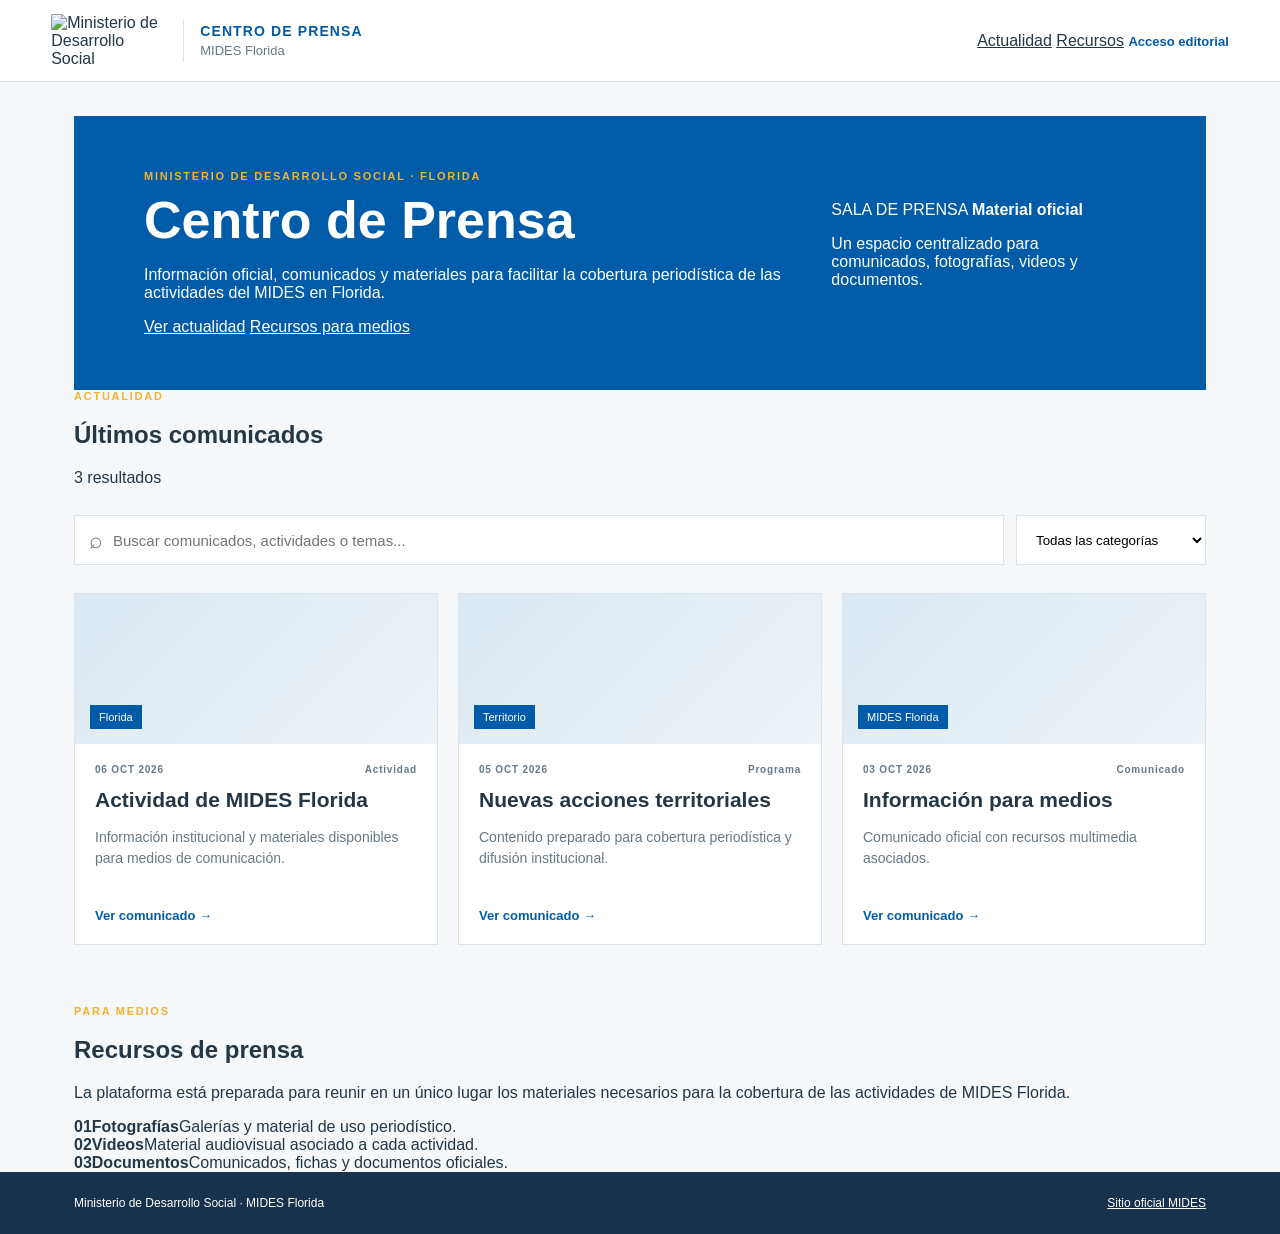
==== index.html @ de7f0b70 "Mejorar portada y diseño institucional del Centro de Prensa" ====
<!doctype html>
<html lang="es">
<head>
<meta charset="utf-8">
<meta name="viewport" content="width=device-width,initial-scale=1">
<meta name="description" content="Centro de Prensa de MIDES Florida">
<title>Centro de Prensa | MIDES Florida</title>
<link rel="stylesheet" href="assets/css/style.css">
</head>
<body>
<header class="site-header">
  <div class="brand-wrap">
    <img class="brand-logo" src="https://www.gub.uy/ministerio-desarrollo-social/sites/ministerio-desarrollo-social/files/styles/documento/public/imagenes/publicaciones/logo_mides.png" alt="Ministerio de Desarrollo Social">
    <div class="brand-divider"></div>
    <div class="brand-name"><strong>CENTRO DE PRENSA</strong><span>MIDES Florida</span></div>
  </div>
  <nav class="top-nav" aria-label="Navegación principal">
    <a href="#actualidad">Actualidad</a>
    <a href="#recursos">Recursos</a>
    <a class="admin-link" href="admin.html">Acceso editorial</a>
  </nav>
</header>

<main>
  <section class="hero">
    <div class="hero-copy-wrap">
      <p class="eyebrow">MINISTERIO DE DESARROLLO SOCIAL · FLORIDA</p>
      <h1>Centro de Prensa</h1>
      <p class="hero-lead">Información oficial, comunicados y materiales para facilitar la cobertura periodística de las actividades del MIDES en Florida.</p>
      <div class="hero-actions">
        <a class="button button-light" href="#actualidad">Ver actualidad</a>
        <a class="button button-outline" href="#recursos">Recursos para medios</a>
      </div>
    </div>
    <div class="hero-panel">
      <span class="panel-label">SALA DE PRENSA</span>
      <strong>Material oficial</strong>
      <p>Un espacio centralizado para comunicados, fotografías, videos y documentos.</p>
    </div>
  </section>

  <section id="actualidad" class="section">
    <div class="section-heading">
      <div><p class="eyebrow blue">ACTUALIDAD</p><h2>Últimos comunicados</h2></div>
      <span id="resultCount" class="result-count"></span>
    </div>
    <div class="toolbar">
      <label class="search"><span aria-hidden="true">⌕</span><input id="search" type="search" placeholder="Buscar comunicados, actividades o temas..." aria-label="Buscar contenidos"></label>
      <select id="category" aria-label="Filtrar por categoría">
        <option value="">Todas las categorías</option><option>Actividad</option><option>Programa</option><option>Comunicado</option><option>Convocatoria</option>
      </select>
    </div>
    <section id="newsGrid" class="news-grid" aria-live="polite"></section>
  </section>

  <section id="recursos" class="resources">
    <div><p class="eyebrow blue">PARA MEDIOS</p><h2>Recursos de prensa</h2><p>La plataforma está preparada para reunir en un único lugar los materiales necesarios para la cobertura de las actividades de MIDES Florida.</p></div>
    <div class="resource-grid">
      <div class="resource-card"><b>01</b><strong>Fotografías</strong><span>Galerías y material de uso periodístico.</span></div>
      <div class="resource-card"><b>02</b><strong>Videos</strong><span>Material audiovisual asociado a cada actividad.</span></div>
      <div class="resource-card"><b>03</b><strong>Documentos</strong><span>Comunicados, fichas y documentos oficiales.</span></div>
    </div>
  </section>
</main>

<footer><span>Ministerio de Desarrollo Social · MIDES Florida</span><a href="https://www.gub.uy/ministerio-desarrollo-social/" target="_blank" rel="noopener">Sitio oficial MIDES</a></footer>
<script src="assets/js/app.js"></script>
</body>
</html>
---- assets/css/style.css ----
:root{--mides-blue:#005ca9;--mides-dark:#17324d;--ink:#243746;--muted:#687986;--line:#dbe4ea;--bg:#f5f7f9;--white:#fff;--accent:#f2b233}*{box-sizing:border-box}body{margin:0;font-family:Arial,Helvetica,sans-serif;color:var(--ink);background:var(--bg)}a{color:inherit}.site-header{height:82px;background:#fff;border-bottom:1px solid var(--line);display:flex;align-items:center;justify-content:space-between;padding:0 clamp(18px,4vw,64px);position:sticky;top:0;z-index:5}.brand-wrap{display:flex;align-items:center;gap:16px}.brand-logo{width:116px;max-height:58px;object-fit:contain}.brand-divider{height:42px;width:1px;background:var(--line)}.brand-wrap strong{display:block;font-size:14px;letter-spacing:.08em;color:var(--mides-blue)}.brand-wrap span{display:block;font-size:13px;color:var(--muted);margin-top:4px}.admin-link{font-size:13px;text-decoration:none;font-weight:700;color:var(--mides-blue)}main{max-width:1180px;margin:auto;padding:0 24px}.hero{margin-top:34px;background:var(--mides-blue);color:white;padding:54px clamp(28px,6vw,70px);display:grid;grid-template-columns:1.7fr .8fr;gap:40px;align-items:center}.eyebrow{font-size:11px;letter-spacing:.16em;font-weight:800;margin:0 0 12px;color:var(--accent)}h1{font-size:clamp(32px,5vw,52px);line-height:1.03;margin:0 0 18px}.hero-copy{font-size:18px;line-height:1.55;max-width:680px;margin:0}.hero-card{background:rgba(255,255,255,.1);border:1px solid rgba(255,255,255,.28);padding:26px}.hero-card span,.hero-card strong,.hero-card small{display:block}.hero-card strong{font-size:23px;margin:8px 0}.hero-card small{line-height:1.5}.toolbar{display:flex;gap:12px;margin:28px 0}.search{background:white;border:1px solid var(--line);height:50px;display:flex;align-items:center;padding:0 14px;flex:1}.search span{font-size:23px;color:var(--muted);margin-right:8px}.search input{border:0;outline:0;width:100%;font-size:15px}.toolbar select{border:1px solid var(--line);background:#fff;padding:0 15px;min-width:190px}.content-heading{display:flex;justify-content:space-between;align-items:end;margin:20px 0}.content-heading h2{margin:0;font-size:28px}.content-heading .eyebrow{color:var(--mides-blue);margin-bottom:5px}.content-heading>span{color:var(--muted);font-size:13px}.news-grid{display:grid;grid-template-columns:repeat(3,1fr);gap:20px;padding-bottom:60px}.news-card{background:#fff;border:1px solid var(--line);transition:.2s;display:flex;flex-direction:column}.news-card:hover{transform:translateY(-2px);box-shadow:0 8px 25px rgba(20,50,70,.08)}.news-image{height:150px;background:linear-gradient(135deg,#dce9f3,#edf3f7);display:flex;align-items:end;padding:15px}.news-image span{background:var(--mides-blue);color:white;font-size:11px;padding:6px 9px}.news-body{padding:20px}.meta{display:flex;justify-content:space-between;font-size:10px;font-weight:800;letter-spacing:.08em;color:var(--muted)}.news-body h3{font-size:21px;line-height:1.2;margin:12px 0 10px}.news-body p{font-size:14px;line-height:1.55;color:var(--muted);min-height:65px}.news-body a{font-size:13px;font-weight:800;color:var(--mides-blue);text-decoration:none}.empty{background:#fff;padding:40px;text-align:center;grid-column:1/-1;color:var(--muted)}footer{background:var(--mides-dark);color:#fff;padding:24px max(24px,calc((100vw - 1132px)/2));display:flex;justify-content:space-between;font-size:12px}footer a{color:#fff}.admin-main{padding-top:45px}.page-title{margin-bottom:35px}.page-title .eyebrow{color:var(--mides-blue)}.page-title h1{color:var(--mides-dark);font-size:42px;margin-bottom:8px}.page-title p:last-child{color:var(--muted);max-width:700px}.dashboard-grid{display:grid;grid-template-columns:repeat(4,1fr);gap:18px}.dashboard-card{background:#fff;border:1px solid var(--line);padding:24px}.dashboard-card .icon{font-size:12px;font-weight:800;color:var(--mides-blue)}.dashboard-card h2{font-size:21px;margin:18px 0 8px}.dashboard-card p{font-size:14px;line-height:1.5;color:var(--muted);min-height:65px}.dashboard-card button{border:0;background:var(--mides-blue);color:#fff;padding:11px 14px;font-weight:700;cursor:pointer}.status-panel{margin:25px 0 50px;background:#fff;border:1px solid var(--line);padding:20px;display:flex;gap:50px}.status-panel strong,.status-panel span{display:block}.status-panel span{color:var(--muted);font-size:13px;margin-top:4px}.status{color:#177245!important}.toast{position:fixed;right:20px;bottom:20px;background:var(--mides-dark);color:#fff;padding:15px 18px;box-shadow:0 8px 25px #0002}.article-main{max-width:850px;padding-top:60px}.article-main article{background:#fff;padding:clamp(28px,6vw,65px);border:1px solid var(--line)}.article-main h1{color:var(--mides-dark);font-size:42px}.article-date{color:var(--muted);font-size:14px}.article-placeholder{margin-top:35px;line-height:1.75;font-size:17px}.download-box{margin-top:35px;background:#f0f5f8;border-left:4px solid var(--mides-blue);padding:20px}.download-box strong,.download-box span{display:block}.download-box span{color:var(--muted);margin-top:6px}@media(max-width:850px){.hero{grid-template-columns:1fr}.news-grid{grid-template-columns:1fr 1fr}.dashboard-grid{grid-template-columns:1fr 1fr}.site-header{height:auto;min-height:76px}.admin-link{display:none}}@media(max-width:560px){main{padding:0 14px}.brand-logo{width:88px}.brand-divider{display:none}.brand-wrap strong{font-size:11px}.hero{margin-top:14px;padding:35px 24px}.toolbar{flex-direction:column}.toolbar select{height:50px}.news-grid,.dashboard-grid{grid-template-columns:1fr}footer{flex-direction:column;gap:10px}.article-main h1{font-size:32px}}
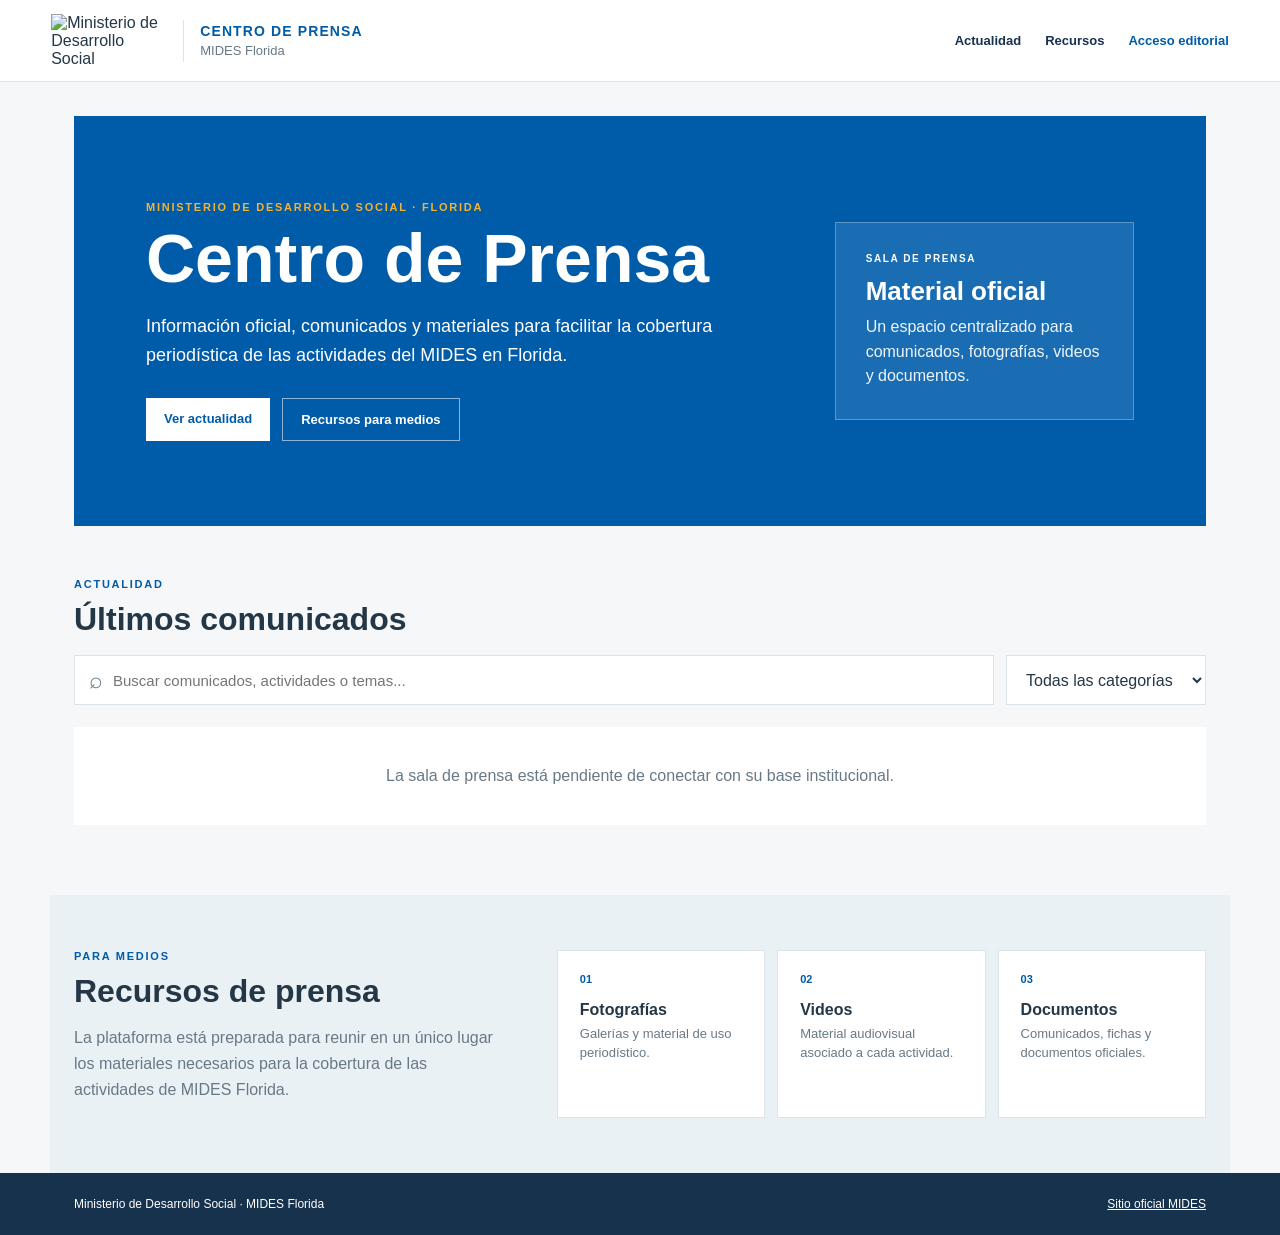
==== commit 02de33e2: "Cargar configuración de API en portada" ====
--- a/index.html
+++ b/index.html
@@ -64,6 +64,7 @@
 </main>
 
 <footer><span>Ministerio de Desarrollo Social · MIDES Florida</span><a href="https://www.gub.uy/ministerio-desarrollo-social/" target="_blank" rel="noopener">Sitio oficial MIDES</a></footer>
+<script src="config.js"></script>
 <script src="assets/js/app.js"></script>
 </body>
 </html>
--- a/assets/css/style.css
+++ b/assets/css/style.css
@@ -1 +1 @@
-:root{--mides-blue:#005ca9;--mides-dark:#17324d;--ink:#243746;--muted:#687986;--line:#dbe4ea;--bg:#f5f7f9;--white:#fff;--accent:#f2b233}*{box-sizing:border-box}body{margin:0;font-family:Arial,Helvetica,sans-serif;color:var(--ink);background:var(--bg)}a{color:inherit}.site-header{height:82px;background:#fff;border-bottom:1px solid var(--line);display:flex;align-items:center;justify-content:space-between;padding:0 clamp(18px,4vw,64px);position:sticky;top:0;z-index:5}.brand-wrap{display:flex;align-items:center;gap:16px}.brand-logo{width:116px;max-height:58px;object-fit:contain}.brand-divider{height:42px;width:1px;background:var(--line)}.brand-wrap strong{display:block;font-size:14px;letter-spacing:.08em;color:var(--mides-blue)}.brand-wrap span{display:block;font-size:13px;color:var(--muted);margin-top:4px}.admin-link{font-size:13px;text-decoration:none;font-weight:700;color:var(--mides-blue)}main{max-width:1180px;margin:auto;padding:0 24px}.hero{margin-top:34px;background:var(--mides-blue);color:white;padding:54px clamp(28px,6vw,70px);display:grid;grid-template-columns:1.7fr .8fr;gap:40px;align-items:center}.eyebrow{font-size:11px;letter-spacing:.16em;font-weight:800;margin:0 0 12px;color:var(--accent)}h1{font-size:clamp(32px,5vw,52px);line-height:1.03;margin:0 0 18px}.hero-copy{font-size:18px;line-height:1.55;max-width:680px;margin:0}.hero-card{background:rgba(255,255,255,.1);border:1px solid rgba(255,255,255,.28);padding:26px}.hero-card span,.hero-card strong,.hero-card small{display:block}.hero-card strong{font-size:23px;margin:8px 0}.hero-card small{line-height:1.5}.toolbar{display:flex;gap:12px;margin:28px 0}.search{background:white;border:1px solid var(--line);height:50px;display:flex;align-items:center;padding:0 14px;flex:1}.search span{font-size:23px;color:var(--muted);margin-right:8px}.search input{border:0;outline:0;width:100%;font-size:15px}.toolbar select{border:1px solid var(--line);background:#fff;padding:0 15px;min-width:190px}.content-heading{display:flex;justify-content:space-between;align-items:end;margin:20px 0}.content-heading h2{margin:0;font-size:28px}.content-heading .eyebrow{color:var(--mides-blue);margin-bottom:5px}.content-heading>span{color:var(--muted);font-size:13px}.news-grid{display:grid;grid-template-columns:repeat(3,1fr);gap:20px;padding-bottom:60px}.news-card{background:#fff;border:1px solid var(--line);transition:.2s;display:flex;flex-direction:column}.news-card:hover{transform:translateY(-2px);box-shadow:0 8px 25px rgba(20,50,70,.08)}.news-image{height:150px;background:linear-gradient(135deg,#dce9f3,#edf3f7);display:flex;align-items:end;padding:15px}.news-image span{background:var(--mides-blue);color:white;font-size:11px;padding:6px 9px}.news-body{padding:20px}.meta{display:flex;justify-content:space-between;font-size:10px;font-weight:800;letter-spacing:.08em;color:var(--muted)}.news-body h3{font-size:21px;line-height:1.2;margin:12px 0 10px}.news-body p{font-size:14px;line-height:1.55;color:var(--muted);min-height:65px}.news-body a{font-size:13px;font-weight:800;color:var(--mides-blue);text-decoration:none}.empty{background:#fff;padding:40px;text-align:center;grid-column:1/-1;color:var(--muted)}footer{background:var(--mides-dark);color:#fff;padding:24px max(24px,calc((100vw - 1132px)/2));display:flex;justify-content:space-between;font-size:12px}footer a{color:#fff}.admin-main{padding-top:45px}.page-title{margin-bottom:35px}.page-title .eyebrow{color:var(--mides-blue)}.page-title h1{color:var(--mides-dark);font-size:42px;margin-bottom:8px}.page-title p:last-child{color:var(--muted);max-width:700px}.dashboard-grid{display:grid;grid-template-columns:repeat(4,1fr);gap:18px}.dashboard-card{background:#fff;border:1px solid var(--line);padding:24px}.dashboard-card .icon{font-size:12px;font-weight:800;color:var(--mides-blue)}.dashboard-card h2{font-size:21px;margin:18px 0 8px}.dashboard-card p{font-size:14px;line-height:1.5;color:var(--muted);min-height:65px}.dashboard-card button{border:0;background:var(--mides-blue);color:#fff;padding:11px 14px;font-weight:700;cursor:pointer}.status-panel{margin:25px 0 50px;background:#fff;border:1px solid var(--line);padding:20px;display:flex;gap:50px}.status-panel strong,.status-panel span{display:block}.status-panel span{color:var(--muted);font-size:13px;margin-top:4px}.status{color:#177245!important}.toast{position:fixed;right:20px;bottom:20px;background:var(--mides-dark);color:#fff;padding:15px 18px;box-shadow:0 8px 25px #0002}.article-main{max-width:850px;padding-top:60px}.article-main article{background:#fff;padding:clamp(28px,6vw,65px);border:1px solid var(--line)}.article-main h1{color:var(--mides-dark);font-size:42px}.article-date{color:var(--muted);font-size:14px}.article-placeholder{margin-top:35px;line-height:1.75;font-size:17px}.download-box{margin-top:35px;background:#f0f5f8;border-left:4px solid var(--mides-blue);padding:20px}.download-box strong,.download-box span{display:block}.download-box span{color:var(--muted);margin-top:6px}@media(max-width:850px){.hero{grid-template-columns:1fr}.news-grid{grid-template-columns:1fr 1fr}.dashboard-grid{grid-template-columns:1fr 1fr}.site-header{height:auto;min-height:76px}.admin-link{display:none}}@media(max-width:560px){main{padding:0 14px}.brand-logo{width:88px}.brand-divider{display:none}.brand-wrap strong{font-size:11px}.hero{margin-top:14px;padding:35px 24px}.toolbar{flex-direction:column}.toolbar select{height:50px}.news-grid,.dashboard-grid{grid-template-columns:1fr}footer{flex-direction:column;gap:10px}.article-main h1{font-size:32px}}+:root{--mides-blue:#005ca9;--mides-dark:#17324d;--ink:#243746;--muted:#687986;--line:#dbe4ea;--bg:#f5f7f9;--white:#fff;--accent:#f2b233;--shadow:0 10px 30px rgba(23,50,77,.08)}*{box-sizing:border-box}html{scroll-behavior:smooth}body{margin:0;font-family:Arial,Helvetica,sans-serif;color:var(--ink);background:var(--bg)}a{color:inherit}button,input,select,textarea{font:inherit}.site-header{min-height:82px;background:#fff;border-bottom:1px solid var(--line);display:flex;align-items:center;justify-content:space-between;padding:0 clamp(18px,4vw,64px);position:sticky;top:0;z-index:5}.brand-wrap{display:flex;align-items:center;gap:16px}.brand-logo{width:116px;max-height:58px;object-fit:contain}.brand-divider{height:42px;width:1px;background:var(--line)}.brand-name strong,.brand-name span{display:block}.brand-name strong{font-size:14px;letter-spacing:.08em;color:var(--mides-blue)}.brand-name span{font-size:13px;color:var(--muted);margin-top:4px}.top-nav{display:flex;align-items:center;gap:24px}.top-nav>a{font-size:13px;text-decoration:none;font-weight:700;color:var(--mides-dark)}.top-nav .admin-link{color:var(--mides-blue)}main{max-width:1180px;margin:auto;padding:0 24px}.hero{margin-top:34px;background:var(--mides-blue);color:#fff;padding:clamp(40px,6vw,72px);display:grid;grid-template-columns:1.6fr .75fr;gap:50px;align-items:center;min-height:410px}.eyebrow{font-size:11px;letter-spacing:.16em;font-weight:800;margin:0 0 12px;color:var(--accent)}.eyebrow.blue{color:var(--mides-blue)}h1{font-size:clamp(42px,6vw,68px);line-height:.98;margin:0 0 20px}h2{font-size:32px;line-height:1.1;margin:0}.hero-lead{font-size:18px;line-height:1.6;max-width:690px;margin:0}.hero-actions{display:flex;gap:12px;margin-top:28px;flex-wrap:wrap}.button{display:inline-block;padding:13px 18px;text-decoration:none;font-weight:800;font-size:13px}.button-light{background:#fff;color:var(--mides-blue)}.button-outline{border:1px solid rgba(255,255,255,.55);color:#fff}.hero-panel{background:rgba(255,255,255,.1);border:1px solid rgba(255,255,255,.28);padding:30px}.panel-label{display:block;font-size:10px;letter-spacing:.16em;font-weight:800}.hero-panel strong{display:block;font-size:26px;margin:12px 0 8px}.hero-panel p{line-height:1.55;margin:0;color:#eef6fb}.section{padding:52px 0 70px}.section-heading{display:flex;justify-content:space-between;align-items:end;margin-bottom:18px}.result-count{color:var(--muted);font-size:13px}.toolbar{display:flex;gap:12px;margin:0 0 22px}.search{background:#fff;border:1px solid var(--line);height:50px;display:flex;align-items:center;padding:0 14px;flex:1}.search span{font-size:23px;color:var(--muted);margin-right:8px}.search input{border:0;outline:0;width:100%;font-size:15px;background:transparent}.toolbar select{border:1px solid var(--line);background:#fff;padding:0 15px;min-width:200px;color:var(--ink)}.news-grid{display:grid;grid-template-columns:repeat(3,1fr);gap:20px}.news-card{background:#fff;border:1px solid var(--line);transition:.2s;display:flex;flex-direction:column;min-height:330px}.news-card:hover{transform:translateY(-2px);box-shadow:var(--shadow)}.news-image{height:145px;background:linear-gradient(135deg,#dce9f3,#edf3f7);display:flex;align-items:end;padding:15px}.news-image span{background:var(--mides-blue);color:#fff;font-size:11px;padding:6px 9px}.news-body{padding:20px;display:flex;flex-direction:column;flex:1}.meta{display:flex;justify-content:space-between;gap:10px;font-size:10px;font-weight:800;letter-spacing:.08em;color:var(--muted)}.news-body h3{font-size:21px;line-height:1.2;margin:12px 0 10px}.news-body p{font-size:14px;line-height:1.55;color:var(--muted);margin:0 0 18px}.news-body a{font-size:13px;font-weight:800;color:var(--mides-blue);text-decoration:none;margin-top:auto}.empty{background:#fff;padding:40px;text-align:center;grid-column:1/-1;color:var(--muted)}.resources{margin:0 -24px;padding:55px max(24px,calc((100% - 1132px)/2));background:#eaf1f5;display:grid;grid-template-columns:.8fr 1.2fr;gap:50px}.resources>div>p:last-child{color:var(--muted);line-height:1.6}.resource-grid{display:grid;grid-template-columns:repeat(3,1fr);gap:12px}.resource-card{background:#fff;border:1px solid var(--line);padding:22px;min-height:145px}.resource-card b{display:block;color:var(--mides-blue);font-size:11px}.resource-card strong{display:block;margin:16px 0 6px}.resource-card span{display:block;color:var(--muted);font-size:13px;line-height:1.45}footer{background:var(--mides-dark);color:#fff;padding:24px max(24px,calc((100vw - 1132px)/2));display:flex;justify-content:space-between;font-size:12px}footer a{color:#fff}.admin-main{padding-top:45px}.page-title{margin-bottom:35px}.page-title .eyebrow{color:var(--mides-blue)}.page-title h1{color:var(--mides-dark);font-size:42px;margin-bottom:8px}.page-title p:last-child{color:var(--muted);max-width:700px}.dashboard-grid{display:grid;grid-template-columns:repeat(4,1fr);gap:18px}.dashboard-card{background:#fff;border:1px solid var(--line);padding:24px}.dashboard-card .icon{font-size:12px;font-weight:800;color:var(--mides-blue)}.dashboard-card h2{font-size:21px;margin:18px 0 8px}.dashboard-card p{font-size:14px;line-height:1.5;color:var(--muted);min-height:65px}.dashboard-card button,.editor-card button{border:0;background:var(--mides-blue);color:#fff;padding:11px 14px;font-weight:700;cursor:pointer}.status-panel{margin:25px 0 50px;background:#fff;border:1px solid var(--line);padding:20px;display:flex;gap:50px}.status-panel strong,.status-panel span{display:block}.status-panel span{color:var(--muted);font-size:13px;margin-top:4px}.status{color:#177245!important}.toast{position:fixed;right:20px;bottom:20px;background:var(--mides-dark);color:#fff;padding:15px 18px;box-shadow:0 8px 25px #0002}.article-main{max-width:850px;padding-top:60px}.article-main article{background:#fff;padding:clamp(28px,6vw,65px);border:1px solid var(--line)}.article-main h1{color:var(--mides-dark);font-size:42px}.article-date{color:var(--muted);font-size:14px}.article-placeholder{margin-top:35px;line-height:1.75;font-size:17px}.download-box{margin-top:35px;background:#f0f5f8;border-left:4px solid var(--mides-blue);padding:20px}.download-box strong,.download-box span{display:block}.download-box span{color:var(--muted);margin-top:6px}.editor-card{background:#fff;border:1px solid var(--line);padding:28px;margin:0 0 25px}.editor-card .section-heading{align-items:center}.editor-card h2{font-size:25px}.form-grid{display:grid;grid-template-columns:1.5fr .8fr .8fr .8fr;gap:18px;margin-top:22px}.form-grid label{font-size:12px;font-weight:800;color:var(--mides-dark)}.form-grid .full{grid-column:1/-1}.form-grid input,.form-grid select,.form-grid textarea{display:block;width:100%;margin-top:7px;border:1px solid var(--line);background:#fbfcfd;padding:12px;color:var(--ink);outline:none}.form-grid textarea{resize:vertical;line-height:1.5}.form-grid input:focus,.form-grid select:focus,.form-grid textarea:focus{border-color:var(--mides-blue)}.form-actions{display:flex;gap:10px;flex-wrap:wrap;margin-top:20px}.form-actions .secondary,.draft-actions .secondary{background:#e8f1f7;color:var(--mides-blue)}.form-actions .ghost,.draft-actions .ghost{background:#fff;color:var(--mides-dark);border:1px solid var(--line)}.draft-list{display:grid;gap:12px}.draft-item{border:1px solid var(--line);padding:18px;display:flex;justify-content:space-between;gap:20px;align-items:center}.draft-item h3{margin:7px 0 5px;font-size:18px}.draft-item p{margin:0;color:var(--muted);font-size:13px;line-height:1.45}.draft-meta{font-size:10px;letter-spacing:.08em;font-weight:800;color:var(--mides-blue);text-transform:uppercase}.draft-actions{display:flex;gap:7px;flex-wrap:wrap;justify-content:flex-end}.draft-actions button{font-size:12px;padding:9px 11px}.empty-state{color:var(--muted);padding:18px 0;margin:0}@media(max-width:850px){.hero{grid-template-columns:1fr}.news-grid{grid-template-columns:1fr 1fr}.resources{grid-template-columns:1fr}.resource-grid{grid-template-columns:repeat(3,1fr)}.top-nav>a:not(.admin-link){display:none}.site-header{min-height:76px}.form-grid{grid-template-columns:1fr 1fr}.form-grid .full{grid-column:1/-1}.dashboard-grid{grid-template-columns:1fr 1fr}}@media(max-width:560px){main{padding:0 14px}.brand-logo{width:88px}.brand-divider{display:none}.brand-name strong{font-size:11px}.hero{margin-top:14px;padding:35px 24px}.toolbar{flex-direction:column}.toolbar select{height:50px}.news-grid,.dashboard-grid,.resource-grid{grid-template-columns:1fr}.resources{margin:0 -14px;padding:45px 14px}footer{flex-direction:column;gap:10px}.article-main h1{font-size:32px}.top-nav .admin-link{font-size:11px}.form-grid{grid-template-columns:1fr}.form-grid .full{grid-column:auto}.draft-item{flex-direction:column;align-items:flex-start}.draft-actions{justify-content:flex-start}}
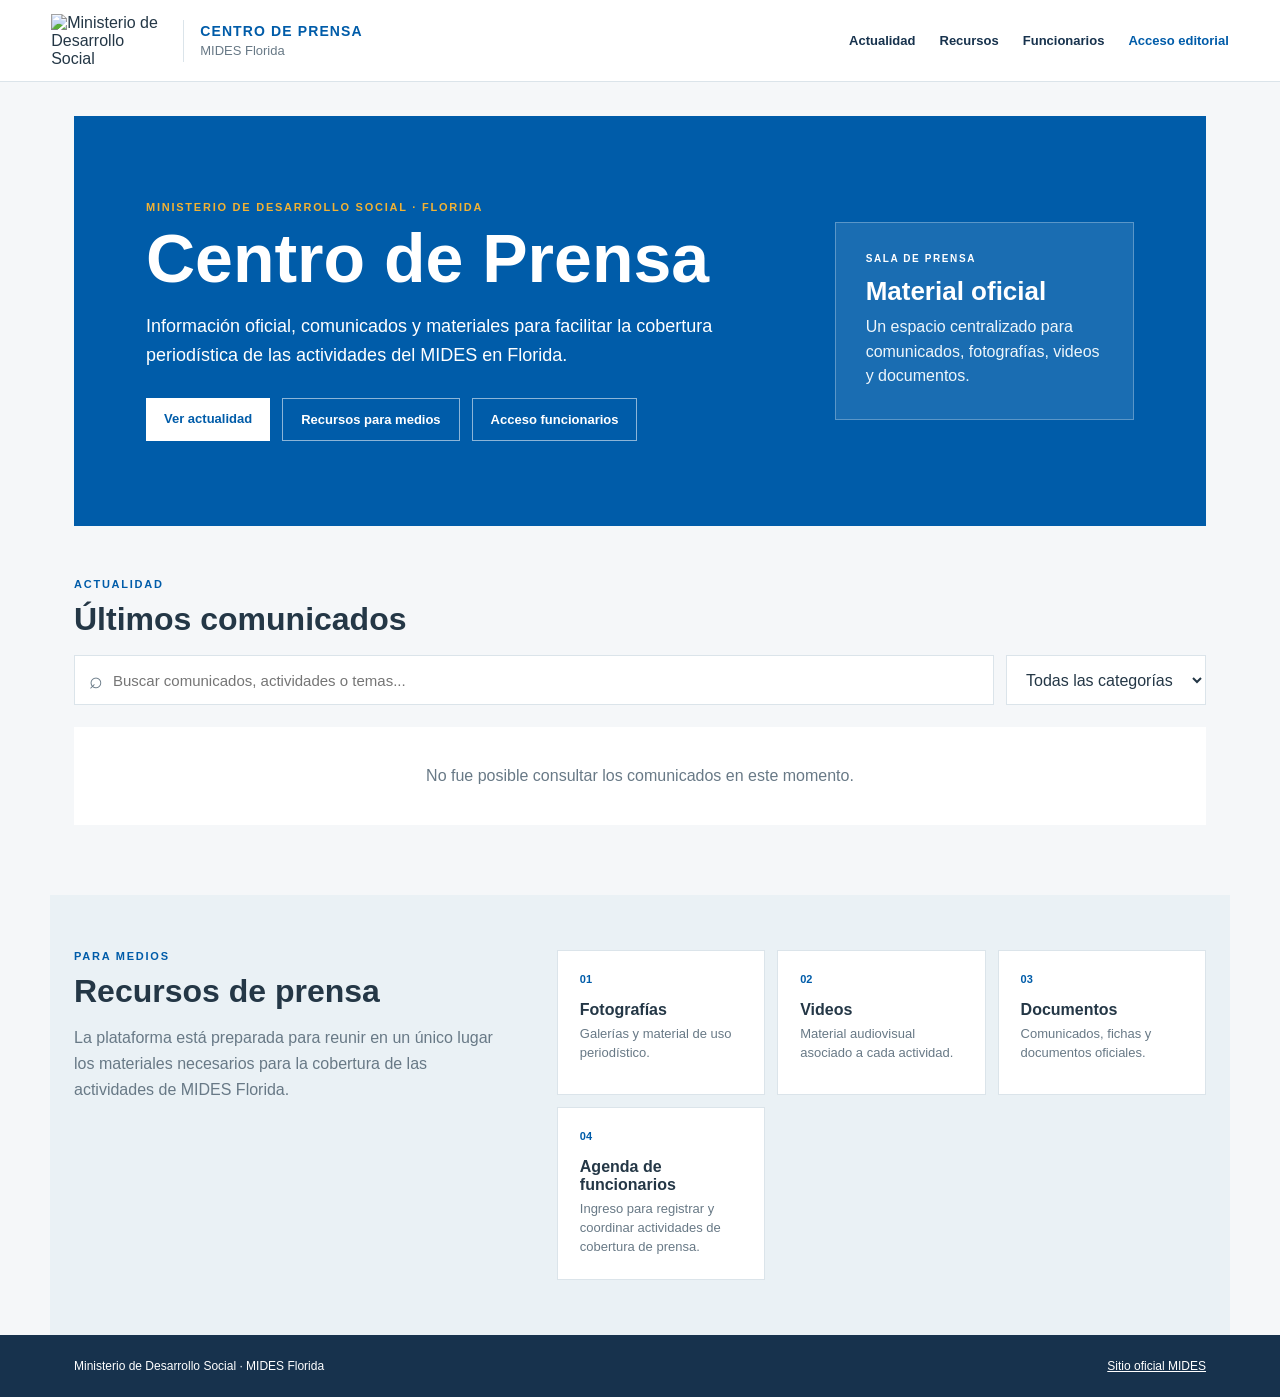
==== commit f3398eb3: "Agregar acceso visible al módulo de funcionarios" ====
--- a/index.html
+++ b/index.html
@@ -17,6 +17,7 @@
   <nav class="top-nav" aria-label="Navegación principal">
     <a href="#actualidad">Actualidad</a>
     <a href="#recursos">Recursos</a>
+    <a href="funcionarios.html">Funcionarios</a>
     <a class="admin-link" href="admin.html">Acceso editorial</a>
   </nav>
 </header>
@@ -30,6 +31,7 @@
       <div class="hero-actions">
         <a class="button button-light" href="#actualidad">Ver actualidad</a>
         <a class="button button-outline" href="#recursos">Recursos para medios</a>
+        <a class="button button-outline" href="funcionarios.html">Acceso funcionarios</a>
       </div>
     </div>
     <div class="hero-panel">
@@ -47,7 +49,7 @@
     <div class="toolbar">
       <label class="search"><span aria-hidden="true">⌕</span><input id="search" type="search" placeholder="Buscar comunicados, actividades o temas..." aria-label="Buscar contenidos"></label>
       <select id="category" aria-label="Filtrar por categoría">
-        <option value="">Todas las categorías</option><option>Actividad</option><option>Programa</option><option>Comunicado</option><option>Convocatoria</option>
+        <option value="">Todas las categorías</option><option>Actividad</option><option>Programa</option><option>Comunicado</option><option>Institucional</option><option>Convocatoria</option>
       </select>
     </div>
     <section id="newsGrid" class="news-grid" aria-live="polite"></section>
@@ -59,6 +61,7 @@
       <div class="resource-card"><b>01</b><strong>Fotografías</strong><span>Galerías y material de uso periodístico.</span></div>
       <div class="resource-card"><b>02</b><strong>Videos</strong><span>Material audiovisual asociado a cada actividad.</span></div>
       <div class="resource-card"><b>03</b><strong>Documentos</strong><span>Comunicados, fichas y documentos oficiales.</span></div>
+      <a class="resource-card" href="funcionarios.html" style="text-decoration:none;color:inherit"><b>04</b><strong>Agenda de funcionarios</strong><span>Ingreso para registrar y coordinar actividades de cobertura de prensa.</span></a>
     </div>
   </section>
 </main>
--- a/assets/css/style.css
+++ b/assets/css/style.css
@@ -1 +1,7 @@
-:root{--mides-blue:#005ca9;--mides-dark:#17324d;--ink:#243746;--muted:#687986;--line:#dbe4ea;--bg:#f5f7f9;--white:#fff;--accent:#f2b233;--shadow:0 10px 30px rgba(23,50,77,.08)}*{box-sizing:border-box}html{scroll-behavior:smooth}body{margin:0;font-family:Arial,Helvetica,sans-serif;color:var(--ink);background:var(--bg)}a{color:inherit}button,input,select,textarea{font:inherit}.site-header{min-height:82px;background:#fff;border-bottom:1px solid var(--line);display:flex;align-items:center;justify-content:space-between;padding:0 clamp(18px,4vw,64px);position:sticky;top:0;z-index:5}.brand-wrap{display:flex;align-items:center;gap:16px}.brand-logo{width:116px;max-height:58px;object-fit:contain}.brand-divider{height:42px;width:1px;background:var(--line)}.brand-name strong,.brand-name span{display:block}.brand-name strong{font-size:14px;letter-spacing:.08em;color:var(--mides-blue)}.brand-name span{font-size:13px;color:var(--muted);margin-top:4px}.top-nav{display:flex;align-items:center;gap:24px}.top-nav>a{font-size:13px;text-decoration:none;font-weight:700;color:var(--mides-dark)}.top-nav .admin-link{color:var(--mides-blue)}main{max-width:1180px;margin:auto;padding:0 24px}.hero{margin-top:34px;background:var(--mides-blue);color:#fff;padding:clamp(40px,6vw,72px);display:grid;grid-template-columns:1.6fr .75fr;gap:50px;align-items:center;min-height:410px}.eyebrow{font-size:11px;letter-spacing:.16em;font-weight:800;margin:0 0 12px;color:var(--accent)}.eyebrow.blue{color:var(--mides-blue)}h1{font-size:clamp(42px,6vw,68px);line-height:.98;margin:0 0 20px}h2{font-size:32px;line-height:1.1;margin:0}.hero-lead{font-size:18px;line-height:1.6;max-width:690px;margin:0}.hero-actions{display:flex;gap:12px;margin-top:28px;flex-wrap:wrap}.button{display:inline-block;padding:13px 18px;text-decoration:none;font-weight:800;font-size:13px}.button-light{background:#fff;color:var(--mides-blue)}.button-outline{border:1px solid rgba(255,255,255,.55);color:#fff}.hero-panel{background:rgba(255,255,255,.1);border:1px solid rgba(255,255,255,.28);padding:30px}.panel-label{display:block;font-size:10px;letter-spacing:.16em;font-weight:800}.hero-panel strong{display:block;font-size:26px;margin:12px 0 8px}.hero-panel p{line-height:1.55;margin:0;color:#eef6fb}.section{padding:52px 0 70px}.section-heading{display:flex;justify-content:space-between;align-items:end;margin-bottom:18px}.result-count{color:var(--muted);font-size:13px}.toolbar{display:flex;gap:12px;margin:0 0 22px}.search{background:#fff;border:1px solid var(--line);height:50px;display:flex;align-items:center;padding:0 14px;flex:1}.search span{font-size:23px;color:var(--muted);margin-right:8px}.search input{border:0;outline:0;width:100%;font-size:15px;background:transparent}.toolbar select{border:1px solid var(--line);background:#fff;padding:0 15px;min-width:200px;color:var(--ink)}.news-grid{display:grid;grid-template-columns:repeat(3,1fr);gap:20px}.news-card{background:#fff;border:1px solid var(--line);transition:.2s;display:flex;flex-direction:column;min-height:330px}.news-card:hover{transform:translateY(-2px);box-shadow:var(--shadow)}.news-image{height:145px;background:linear-gradient(135deg,#dce9f3,#edf3f7);display:flex;align-items:end;padding:15px}.news-image span{background:var(--mides-blue);color:#fff;font-size:11px;padding:6px 9px}.news-body{padding:20px;display:flex;flex-direction:column;flex:1}.meta{display:flex;justify-content:space-between;gap:10px;font-size:10px;font-weight:800;letter-spacing:.08em;color:var(--muted)}.news-body h3{font-size:21px;line-height:1.2;margin:12px 0 10px}.news-body p{font-size:14px;line-height:1.55;color:var(--muted);margin:0 0 18px}.news-body a{font-size:13px;font-weight:800;color:var(--mides-blue);text-decoration:none;margin-top:auto}.empty{background:#fff;padding:40px;text-align:center;grid-column:1/-1;color:var(--muted)}.resources{margin:0 -24px;padding:55px max(24px,calc((100% - 1132px)/2));background:#eaf1f5;display:grid;grid-template-columns:.8fr 1.2fr;gap:50px}.resources>div>p:last-child{color:var(--muted);line-height:1.6}.resource-grid{display:grid;grid-template-columns:repeat(3,1fr);gap:12px}.resource-card{background:#fff;border:1px solid var(--line);padding:22px;min-height:145px}.resource-card b{display:block;color:var(--mides-blue);font-size:11px}.resource-card strong{display:block;margin:16px 0 6px}.resource-card span{display:block;color:var(--muted);font-size:13px;line-height:1.45}footer{background:var(--mides-dark);color:#fff;padding:24px max(24px,calc((100vw - 1132px)/2));display:flex;justify-content:space-between;font-size:12px}footer a{color:#fff}.admin-main{padding-top:45px}.page-title{margin-bottom:35px}.page-title .eyebrow{color:var(--mides-blue)}.page-title h1{color:var(--mides-dark);font-size:42px;margin-bottom:8px}.page-title p:last-child{color:var(--muted);max-width:700px}.dashboard-grid{display:grid;grid-template-columns:repeat(4,1fr);gap:18px}.dashboard-card{background:#fff;border:1px solid var(--line);padding:24px}.dashboard-card .icon{font-size:12px;font-weight:800;color:var(--mides-blue)}.dashboard-card h2{font-size:21px;margin:18px 0 8px}.dashboard-card p{font-size:14px;line-height:1.5;color:var(--muted);min-height:65px}.dashboard-card button,.editor-card button{border:0;background:var(--mides-blue);color:#fff;padding:11px 14px;font-weight:700;cursor:pointer}.status-panel{margin:25px 0 50px;background:#fff;border:1px solid var(--line);padding:20px;display:flex;gap:50px}.status-panel strong,.status-panel span{display:block}.status-panel span{color:var(--muted);font-size:13px;margin-top:4px}.status{color:#177245!important}.toast{position:fixed;right:20px;bottom:20px;background:var(--mides-dark);color:#fff;padding:15px 18px;box-shadow:0 8px 25px #0002}.article-main{max-width:850px;padding-top:60px}.article-main article{background:#fff;padding:clamp(28px,6vw,65px);border:1px solid var(--line)}.article-main h1{color:var(--mides-dark);font-size:42px}.article-date{color:var(--muted);font-size:14px}.article-placeholder{margin-top:35px;line-height:1.75;font-size:17px}.download-box{margin-top:35px;background:#f0f5f8;border-left:4px solid var(--mides-blue);padding:20px}.download-box strong,.download-box span{display:block}.download-box span{color:var(--muted);margin-top:6px}.editor-card{background:#fff;border:1px solid var(--line);padding:28px;margin:0 0 25px}.editor-card .section-heading{align-items:center}.editor-card h2{font-size:25px}.form-grid{display:grid;grid-template-columns:1.5fr .8fr .8fr .8fr;gap:18px;margin-top:22px}.form-grid label{font-size:12px;font-weight:800;color:var(--mides-dark)}.form-grid .full{grid-column:1/-1}.form-grid input,.form-grid select,.form-grid textarea{display:block;width:100%;margin-top:7px;border:1px solid var(--line);background:#fbfcfd;padding:12px;color:var(--ink);outline:none}.form-grid textarea{resize:vertical;line-height:1.5}.form-grid input:focus,.form-grid select:focus,.form-grid textarea:focus{border-color:var(--mides-blue)}.form-actions{display:flex;gap:10px;flex-wrap:wrap;margin-top:20px}.form-actions .secondary,.draft-actions .secondary{background:#e8f1f7;color:var(--mides-blue)}.form-actions .ghost,.draft-actions .ghost{background:#fff;color:var(--mides-dark);border:1px solid var(--line)}.draft-list{display:grid;gap:12px}.draft-item{border:1px solid var(--line);padding:18px;display:flex;justify-content:space-between;gap:20px;align-items:center}.draft-item h3{margin:7px 0 5px;font-size:18px}.draft-item p{margin:0;color:var(--muted);font-size:13px;line-height:1.45}.draft-meta{font-size:10px;letter-spacing:.08em;font-weight:800;color:var(--mides-blue);text-transform:uppercase}.draft-actions{display:flex;gap:7px;flex-wrap:wrap;justify-content:flex-end}.draft-actions button{font-size:12px;padding:9px 11px}.empty-state{color:var(--muted);padding:18px 0;margin:0}@media(max-width:850px){.hero{grid-template-columns:1fr}.news-grid{grid-template-columns:1fr 1fr}.resources{grid-template-columns:1fr}.resource-grid{grid-template-columns:repeat(3,1fr)}.top-nav>a:not(.admin-link){display:none}.site-header{min-height:76px}.form-grid{grid-template-columns:1fr 1fr}.form-grid .full{grid-column:1/-1}.dashboard-grid{grid-template-columns:1fr 1fr}}@media(max-width:560px){main{padding:0 14px}.brand-logo{width:88px}.brand-divider{display:none}.brand-name strong{font-size:11px}.hero{margin-top:14px;padding:35px 24px}.toolbar{flex-direction:column}.toolbar select{height:50px}.news-grid,.dashboard-grid,.resource-grid{grid-template-columns:1fr}.resources{margin:0 -14px;padding:45px 14px}footer{flex-direction:column;gap:10px}.article-main h1{font-size:32px}.top-nav .admin-link{font-size:11px}.form-grid{grid-template-columns:1fr}.form-grid .full{grid-column:auto}.draft-item{flex-direction:column;align-items:flex-start}.draft-actions{justify-content:flex-start}}+:root{--mides-blue:#005ca9;--mides-dark:#17324d;--ink:#243746;--muted:#687986;--line:#dbe4ea;--bg:#f5f7f9;--white:#fff;--accent:#f2b233;--shadow:0 10px 30px rgba(23,50,77,.08)}*{box-sizing:border-box}html{scroll-behavior:smooth}body{margin:0;font-family:Arial,Helvetica,sans-serif;color:var(--ink);background:var(--bg)}a{color:inherit}button,input,select,textarea{font:inherit}.site-header{min-height:82px;background:#fff;border-bottom:1px solid var(--line);display:flex;align-items:center;justify-content:space-between;padding:0 clamp(18px,4vw,64px);position:sticky;top:0;z-index:5}.brand-wrap{display:flex;align-items:center;gap:16px}.brand-logo{width:116px;max-height:58px;object-fit:contain}.brand-divider{height:42px;width:1px;background:var(--line)}.brand-name strong,.brand-name span{display:block}.brand-name strong{font-size:14px;letter-spacing:.08em;color:var(--mides-blue)}.brand-name span{font-size:13px;color:var(--muted);margin-top:4px}.top-nav{display:flex;align-items:center;gap:24px}.top-nav>a{font-size:13px;text-decoration:none;font-weight:700;color:var(--mides-dark)}.top-nav .admin-link{color:var(--mides-blue)}main{max-width:1180px;margin:auto;padding:0 24px}.hero{margin-top:34px;background:var(--mides-blue);color:#fff;padding:clamp(40px,6vw,72px);display:grid;grid-template-columns:1.6fr .75fr;gap:50px;align-items:center;min-height:410px}.eyebrow{font-size:11px;letter-spacing:.16em;font-weight:800;margin:0 0 12px;color:var(--accent)}.eyebrow.blue{color:var(--mides-blue)}h1{font-size:clamp(42px,6vw,68px);line-height:.98;margin:0 0 20px}h2{font-size:32px;line-height:1.1;margin:0}.hero-lead{font-size:18px;line-height:1.6;max-width:690px;margin:0}.hero-actions{display:flex;gap:12px;margin-top:28px;flex-wrap:wrap}.button{display:inline-block;padding:13px 18px;text-decoration:none;font-weight:800;font-size:13px}.button-light{background:#fff;color:var(--mides-blue)}.button-outline{border:1px solid rgba(255,255,255,.55);color:#fff}.hero-panel{background:rgba(255,255,255,.1);border:1px solid rgba(255,255,255,.28);padding:30px}.panel-label{display:block;font-size:10px;letter-spacing:.16em;font-weight:800}.hero-panel strong{display:block;font-size:26px;margin:12px 0 8px}.hero-panel p{line-height:1.55;margin:0;color:#eef6fb}.section{padding:52px 0 70px}.section-heading{display:flex;justify-content:space-between;align-items:end;margin-bottom:18px}.result-count{color:var(--muted);font-size:13px}.toolbar{display:flex;gap:12px;margin:0 0 22px}.search{background:#fff;border:1px solid var(--line);height:50px;display:flex;align-items:center;padding:0 14px;flex:1}.search span{font-size:23px;color:var(--muted);margin-right:8px}.search input{border:0;outline:0;width:100%;font-size:15px;background:transparent}.toolbar select{border:1px solid var(--line);background:#fff;padding:0 15px;min-width:200px;color:var(--ink)}.news-grid{display:grid;grid-template-columns:repeat(3,1fr);gap:20px}.news-card{background:#fff;border:1px solid var(--line);transition:.2s;display:flex;flex-direction:column;min-height:330px}.news-card:hover{transform:translateY(-2px);box-shadow:var(--shadow)}.news-image{height:145px;background:linear-gradient(135deg,#dce9f3,#edf3f7);display:flex;align-items:end;padding:15px}.news-image span{background:var(--mides-blue);color:#fff;font-size:11px;padding:6px 9px}.news-body{padding:20px;display:flex;flex-direction:column;flex:1}.meta{display:flex;justify-content:space-between;gap:10px;font-size:10px;font-weight:800;letter-spacing:.08em;color:var(--muted)}.news-body h3{font-size:21px;line-height:1.2;margin:12px 0 10px}.news-body p{font-size:14px;line-height:1.55;color:var(--muted);margin:0 0 18px}.news-body a{font-size:13px;font-weight:800;color:var(--mides-blue);text-decoration:none;margin-top:auto}.empty{background:#fff;padding:40px;text-align:center;grid-column:1/-1;color:var(--muted)}.resources{margin:0 -24px;padding:55px max(24px,calc((100% - 1132px)/2));background:#eaf1f5;display:grid;grid-template-columns:.8fr 1.2fr;gap:50px}.resources>div>p:last-child{color:var(--muted);line-height:1.6}.resource-grid{display:grid;grid-template-columns:repeat(3,1fr);gap:12px}.resource-card{background:#fff;border:1px solid var(--line);padding:22px;min-height:145px}.resource-card b{display:block;color:var(--mides-blue);font-size:11px}.resource-card strong{display:block;margin:16px 0 6px}.resource-card span{display:block;color:var(--muted);font-size:13px;line-height:1.45}footer{background:var(--mides-dark);color:#fff;padding:24px max(24px,calc((100vw - 1132px)/2));display:flex;justify-content:space-between;font-size:12px}footer a{color:#fff}.admin-main{padding-top:45px}.page-title{margin-bottom:35px}.page-title .eyebrow{color:var(--mides-blue)}.page-title h1{color:var(--mides-dark);font-size:42px;margin-bottom:8px}.page-title p:last-child{color:var(--muted);max-width:700px}.dashboard-grid{display:grid;grid-template-columns:repeat(4,1fr);gap:18px}.dashboard-card{background:#fff;border:1px solid var(--line);padding:24px}.dashboard-card .icon{font-size:12px;font-weight:800;color:var(--mides-blue)}.dashboard-card h2{font-size:21px;margin:18px 0 8px}.dashboard-card p{font-size:14px;line-height:1.5;color:var(--muted);min-height:65px}.dashboard-card button,.editor-card button{border:0;background:var(--mides-blue);color:#fff;padding:11px 14px;font-weight:700;cursor:pointer}.status-panel{margin:25px 0 50px;background:#fff;border:1px solid var(--line);padding:20px;display:flex;gap:50px}.status-panel strong,.status-panel span{display:block}.status-panel span{color:var(--muted);font-size:13px;margin-top:4px}.status{color:#177245!important}.toast{position:fixed;right:24px;bottom:24px;z-index:9999;min-width:320px;max-width:520px;background:var(--mides-dark);color:#fff;padding:17px 20px;border-left:5px solid var(--mides-blue);box-shadow:0 10px 30px #0003;font-weight:700;line-height:1.45;border-radius:3px}.toast.success{border-left-color:#2e8b57}.toast.error{border-left-color:#c0392b;background:#5b1f1f}.article-main{max-width:850px;padding-top:60px}.article-main article{background:#fff;padding:clamp(28px,6vw,65px);border:1px solid var(--line)}.article-main h1{color:var(--mides-dark);font-size:42px}.article-date{color:var(--muted);font-size:14px}.article-placeholder{margin-top:35px;line-height:1.75;font-size:17px}.download-box{margin-top:35px;background:#f0f5f8;border-left:4px solid var(--mides-blue);padding:20px}.download-box strong,.download-box span{display:block}.download-box span{color:var(--muted);margin-top:6px}.editor-card{background:#fff;border:1px solid var(--line);padding:28px;margin:0 0 25px}.editor-card .section-heading{align-items:center}.editor-card h2{font-size:25px}.form-grid{display:grid;grid-template-columns:1.5fr .8fr .8fr .8fr;gap:18px;margin-top:22px}.form-grid label{font-size:12px;font-weight:800;color:var(--mides-dark)}.form-grid .full{grid-column:1/-1}.form-grid input,.form-grid select,.form-grid textarea{display:block;width:100%;margin-top:7px;border:1px solid var(--line);background:#fbfcfd;padding:12px;color:var(--ink);outline:none}.form-grid textarea{resize:vertical;line-height:1.5}.form-grid input:focus,.form-grid select:focus,.form-grid textarea:focus{border-color:var(--mides-blue)}.form-actions{display:flex;gap:10px;flex-wrap:wrap;margin-top:20px}.form-actions .secondary,.draft-actions .secondary{background:#e8f1f7;color:var(--mides-blue)}.form-actions .ghost,.draft-actions .ghost{background:#fff;color:var(--mides-dark);border:1px solid var(--line)}.draft-list{display:grid;gap:12px}.draft-item{border:1px solid var(--line);padding:18px;display:flex;justify-content:space-between;gap:20px;align-items:center}.draft-item h3{margin:7px 0 5px;font-size:18px}.draft-item p{margin:0;color:var(--muted);font-size:13px;line-height:1.45}.draft-meta{font-size:10px;letter-spacing:.08em;font-weight:800;color:var(--mides-blue);text-transform:uppercase}.draft-actions{display:flex;gap:7px;flex-wrap:wrap;justify-content:flex-end}.draft-actions button{font-size:12px;padding:9px 11px}.empty-state{color:var(--muted);padding:18px 0;margin:0}@media(max-width:850px){.hero{grid-template-columns:1fr}.news-grid{grid-template-columns:1fr 1fr}.resources{grid-template-columns:1fr}.resource-grid{grid-template-columns:repeat(3,1fr)}.top-nav>a:not(.admin-link){display:none}.site-header{min-height:76px}.form-grid{grid-template-columns:1fr 1fr}.form-grid .full{grid-column:1/-1}.dashboard-grid{grid-template-columns:1fr 1fr}}@media(max-width:560px){main{padding:0 14px}.brand-logo{width:88px}.brand-divider{display:none}.brand-name strong{font-size:11px}.hero{margin-top:14px;padding:35px 24px}.toolbar{flex-direction:column}.toolbar select{height:50px}.news-grid,.dashboard-grid,.resource-grid{grid-template-columns:1fr}.resources{margin:0 -14px;padding:45px 14px}footer{flex-direction:column;gap:10px}.article-main h1{font-size:32px}.top-nav .admin-link{font-size:11px}.form-grid{grid-template-columns:1fr}.form-grid .full{grid-column:auto}.draft-item{flex-direction:column;align-items:flex-start}.draft-actions{justify-content:flex-start}}
+.media-editor{margin-top:25px;padding:22px;background:#f4f8fb;border:1px solid var(--line);border-left:4px solid var(--mides-blue)}.media-editor-title h3{margin:4px 0 7px;font-size:20px;color:var(--mides-dark)}.media-editor-title p{margin:0 0 18px;color:var(--muted);font-size:13px;line-height:1.5}.media-grid{margin-top:0}.article-cover{display:block;width:100%;max-height:560px;object-fit:cover;margin:28px 0 8px}.article-media{margin-top:35px}.article-gallery{display:grid;grid-template-columns:repeat(2,1fr);gap:14px}.article-gallery-image{display:block;width:100%;height:280px;object-fit:cover;background:#eef3f6}.article-video{margin-top:20px;position:relative;padding-top:56.25%;background:#000}.article-video iframe{position:absolute;inset:0;width:100%;height:100%;border:0}@media(max-width:560px){.article-gallery{grid-template-columns:1fr}.article-gallery-image{height:auto;max-height:360px}.media-editor{padding:16px}}
+
+.field-help{display:block;margin-top:7px;color:var(--muted);font-size:12px;font-weight:400;line-height:1.45}.upload-status{padding:11px 13px;background:#fff;border:1px dashed var(--line);color:var(--muted);font-size:12px;font-weight:700}.module-help{color:var(--muted);font-size:13px;line-height:1.5;margin:6px 0 0}.module-toolbar{display:flex;gap:10px;align-items:center;margin:18px 0}.module-toolbar input{flex:1;border:1px solid var(--line);padding:12px;background:#fbfcfd}.contacts-list{display:grid;gap:8px}.contact-row{display:flex;justify-content:space-between;gap:16px;align-items:center;border:1px solid var(--line);padding:14px;background:#fff}.contact-row>div:first-child{display:grid;gap:4px}.contact-row span,.contact-row small{color:var(--muted);font-size:12px}.contact-actions{display:flex;align-items:center;gap:7px;flex-wrap:wrap;justify-content:flex-end}.contact-state{padding:5px 8px;border-radius:3px;font-size:10px!important;font-weight:800}.contact-state.active{background:#e7f5ec;color:#177245}.contact-state.inactive{background:#f4e8e8;color:#8b3030}.mailing-grid{display:grid;grid-template-columns:1fr 1fr;gap:25px}.mailing-grid h3,.campaign-box h3{margin:0 0 14px;color:var(--mides-dark)}.mailing-lists{display:grid;gap:7px;margin-bottom:12px}.mailing-list{display:flex;gap:10px;align-items:flex-start;border:1px solid var(--line);padding:12px;background:#fbfcfd;cursor:pointer}.mailing-list span{display:grid;gap:3px}.mailing-list small{color:var(--muted);font-size:11px}.campaign-box{border-left:1px solid var(--line);padding-left:25px}.campaign-box label,.modal-label{display:block;font-size:12px;font-weight:800;color:var(--mides-dark);margin-bottom:12px}.campaign-box input,.campaign-box select,.campaign-box textarea,.modal-label input,.modal-label textarea{display:block;width:100%;margin-top:6px;border:1px solid var(--line);padding:11px;background:#fbfcfd}.campaign-preview{margin:12px 0;padding:12px;background:#f4f8fb;border-left:3px solid var(--mides-blue);font-size:12px;line-height:1.5;min-height:48px}.modal{position:fixed;inset:0;background:rgba(23,50,77,.48);z-index:10000;display:flex;align-items:center;justify-content:center;padding:20px}.modal[hidden]{display:none}.modal-card{width:min(760px,100%);max-height:90vh;overflow:auto;background:#fff;padding:26px;border:1px solid var(--line);box-shadow:var(--shadow)}.contact-form-grid{margin-top:10px}@media(max-width:700px){.module-toolbar,.contact-row{flex-direction:column;align-items:stretch}.mailing-grid{grid-template-columns:1fr}.campaign-box{border-left:0;border-top:1px solid var(--line);padding-left:0;padding-top:22px}}.membership-box{display:grid;grid-template-columns:repeat(2,minmax(0,1fr));gap:7px;margin-top:7px;padding:10px;background:#fbfcfd;border:1px solid var(--line)}.membership-box label{font-weight:400;font-size:12px;color:var(--ink);padding:7px}.membership-box input{margin-right:6px}
+/* Agenda funcionarios */
+#funcionarios-module .draft-item{border-left:5px solid var(--mides-blue)}
+#funcionarios-module .draft-item p{font-size:12px}
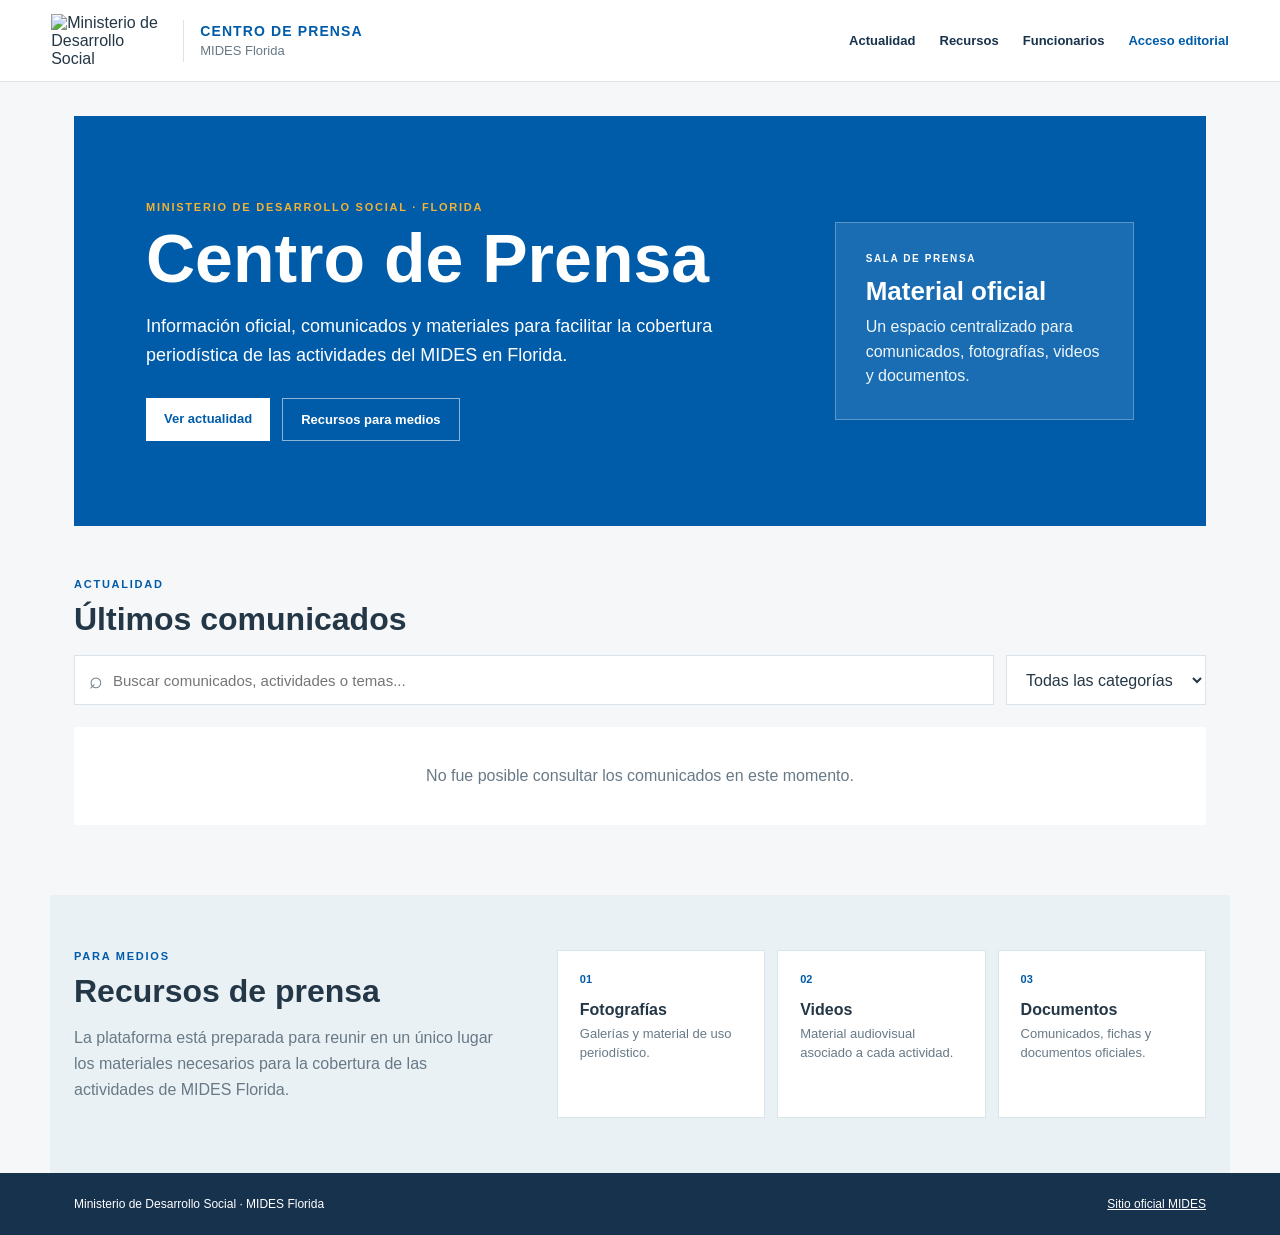
==== commit 7f134ef5: "Restringir acceso público a agenda de funcionarios al menú Funcionarios" ====
--- a/index.html
+++ b/index.html
@@ -6,6 +6,7 @@
 <meta name="description" content="Centro de Prensa de MIDES Florida">
 <title>Centro de Prensa | MIDES Florida</title>
 <link rel="stylesheet" href="assets/css/style.css">
+<link rel="icon" type="image/png" href="https://www.gub.uy/ministerio-desarrollo-social/sites/ministerio-desarrollo-social/files/styles/documento/public/imagenes/publicaciones/logo_mides.png">
 </head>
 <body>
 <header class="site-header">
@@ -31,7 +32,6 @@
       <div class="hero-actions">
         <a class="button button-light" href="#actualidad">Ver actualidad</a>
         <a class="button button-outline" href="#recursos">Recursos para medios</a>
-        <a class="button button-outline" href="funcionarios.html">Acceso funcionarios</a>
       </div>
     </div>
     <div class="hero-panel">
@@ -61,7 +61,6 @@
       <div class="resource-card"><b>01</b><strong>Fotografías</strong><span>Galerías y material de uso periodístico.</span></div>
       <div class="resource-card"><b>02</b><strong>Videos</strong><span>Material audiovisual asociado a cada actividad.</span></div>
       <div class="resource-card"><b>03</b><strong>Documentos</strong><span>Comunicados, fichas y documentos oficiales.</span></div>
-      <a class="resource-card" href="funcionarios.html" style="text-decoration:none;color:inherit"><b>04</b><strong>Agenda de funcionarios</strong><span>Ingreso para registrar y coordinar actividades de cobertura de prensa.</span></a>
     </div>
   </section>
 </main>
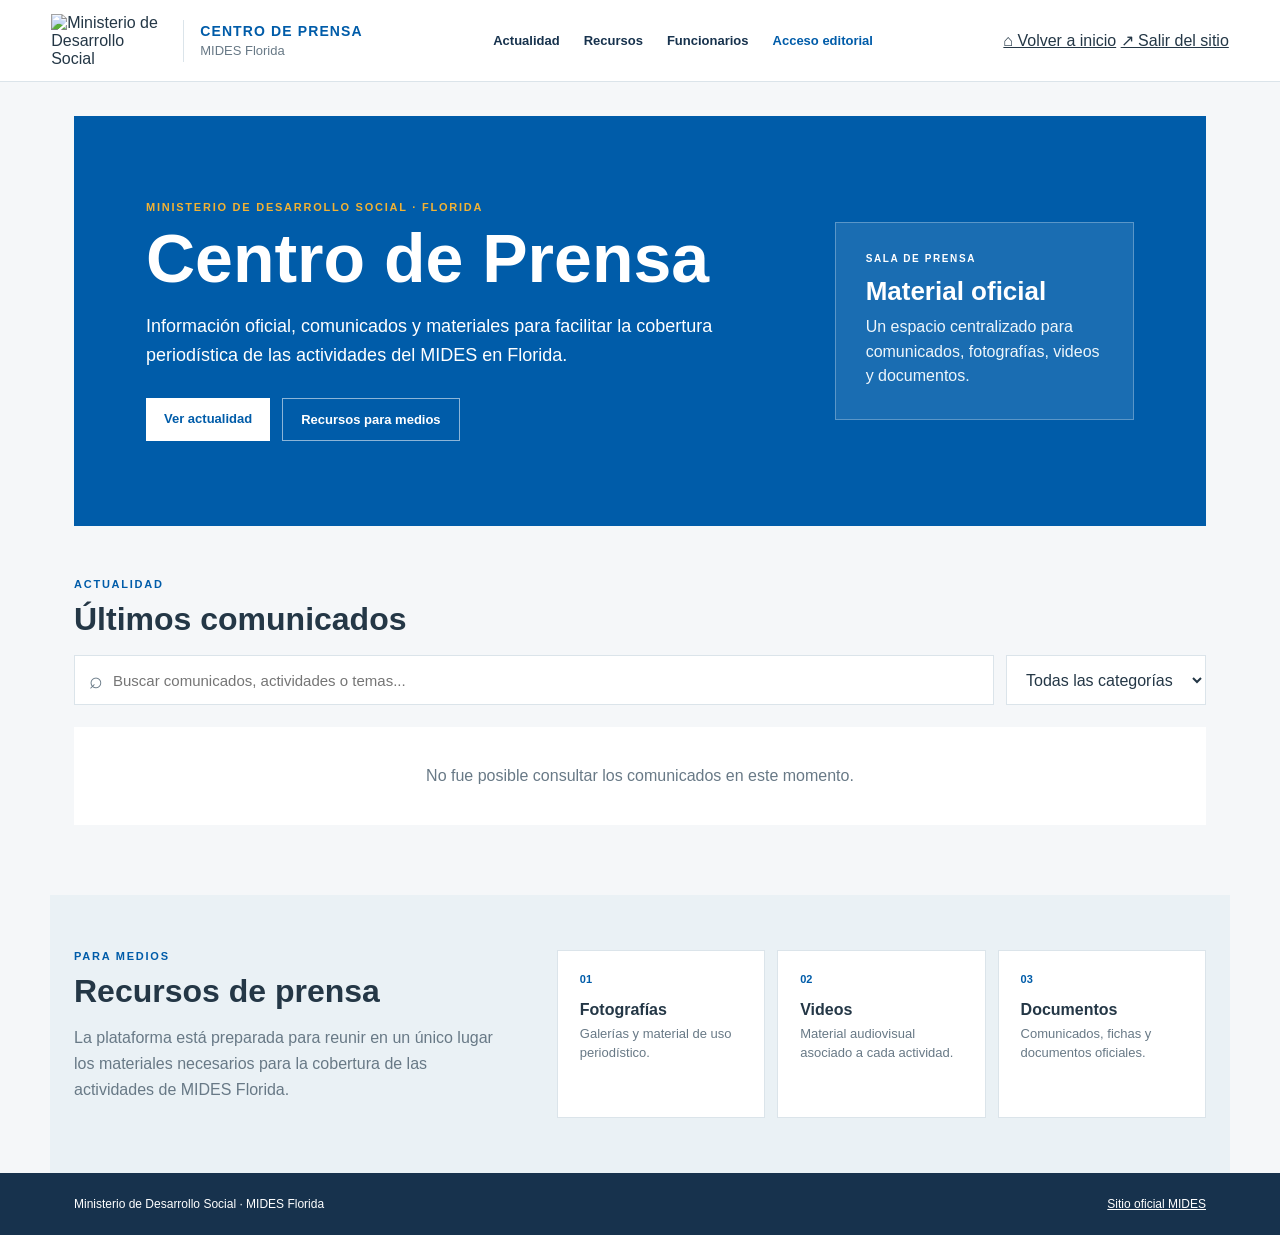
==== commit df15a6b8: "Agrega navegación volver a inicio y salir del sitio en todos los módulos" ====
--- a/index.html
+++ b/index.html
@@ -21,10 +21,14 @@
     <a href="funcionarios.html">Funcionarios</a>
     <a class="admin-link" href="admin.html">Acceso editorial</a>
   </nav>
+  <div class="site-module-actions" aria-label="Navegación del sitio">
+  <a class="site-home-button" href="index.html">⌂ Volver a inicio</a>
+  <a class="site-exit-button" href="https://www.gub.uy/ministerio-desarrollo-social/" target="_blank" rel="noopener" onclick="return confirm('Vas a salir del Centro de Prensa MIDES Florida. ¿Continuar?')">↗ Salir del sitio</a>
+</div>
 </header>
 
 <main>
-  <section class="hero">
+  <section id="inicio" class="hero">
     <div class="hero-copy-wrap">
       <p class="eyebrow">MINISTERIO DE DESARROLLO SOCIAL · FLORIDA</p>
       <h1>Centro de Prensa</h1>
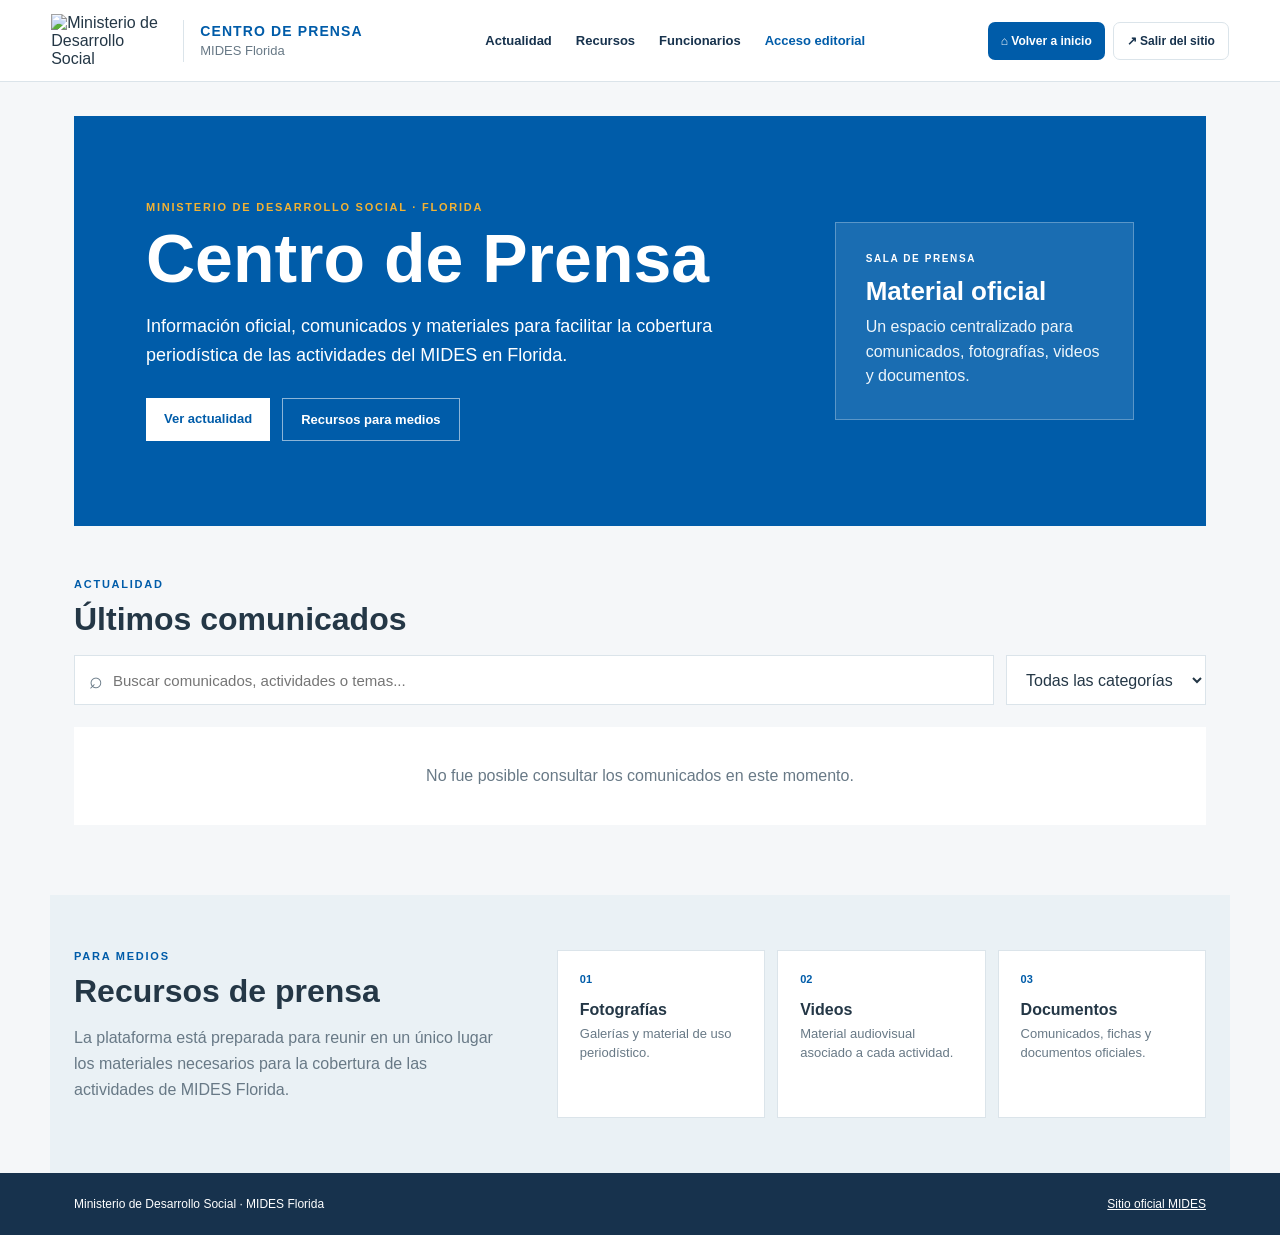
==== commit 0e29d279: "Ajusta salida del sitio para abandonar el Centro de Prensa en la misma pestaña" ====
--- a/index.html
+++ b/index.html
@@ -23,7 +23,7 @@
   </nav>
   <div class="site-module-actions" aria-label="Navegación del sitio">
   <a class="site-home-button" href="index.html">⌂ Volver a inicio</a>
-  <a class="site-exit-button" href="https://www.gub.uy/ministerio-desarrollo-social/" target="_blank" rel="noopener" onclick="return confirm('Vas a salir del Centro de Prensa MIDES Florida. ¿Continuar?')">↗ Salir del sitio</a>
+  <a class="site-exit-button" href="https://www.gub.uy/ministerio-desarrollo-social/" onclick="return confirm('Vas a salir del Centro de Prensa MIDES Florida. ¿Continuar?')">↗ Salir del sitio</a>
 </div>
 </header>
 
--- a/assets/css/style.css
+++ b/assets/css/style.css
@@ -5,3 +5,13 @@
 /* Agenda funcionarios */
 #funcionarios-module .draft-item{border-left:5px solid var(--mides-blue)}
 #funcionarios-module .draft-item p{font-size:12px}
+
+/* Navegación común de módulos */
+.site-module-actions{display:flex;align-items:center;gap:8px;flex-wrap:wrap}
+.site-module-actions a{display:inline-flex;align-items:center;justify-content:center;min-height:38px;padding:9px 13px;border-radius:7px;text-decoration:none;font-size:12px;font-weight:800;white-space:nowrap}
+.site-home-button{background:var(--mides-blue);color:#fff!important}
+.site-exit-button{background:#fff;color:var(--mides-dark)!important;border:1px solid var(--line)}
+.site-exit-button:hover,.site-home-button:hover{filter:brightness(.96)}
+.header-module-links{display:flex;align-items:center;gap:14px;flex-wrap:wrap}
+@media(max-width:850px){.site-module-actions{width:100%;justify-content:flex-end}.header-module-links{justify-content:flex-end}}
+@media(max-width:560px){.site-module-actions a{font-size:11px;padding:8px 10px}.site-header{flex-wrap:wrap;gap:8px;padding-top:10px;padding-bottom:10px}.header-module-links{width:100%;justify-content:flex-end}.header-module-links .site-module-actions{width:auto}}
